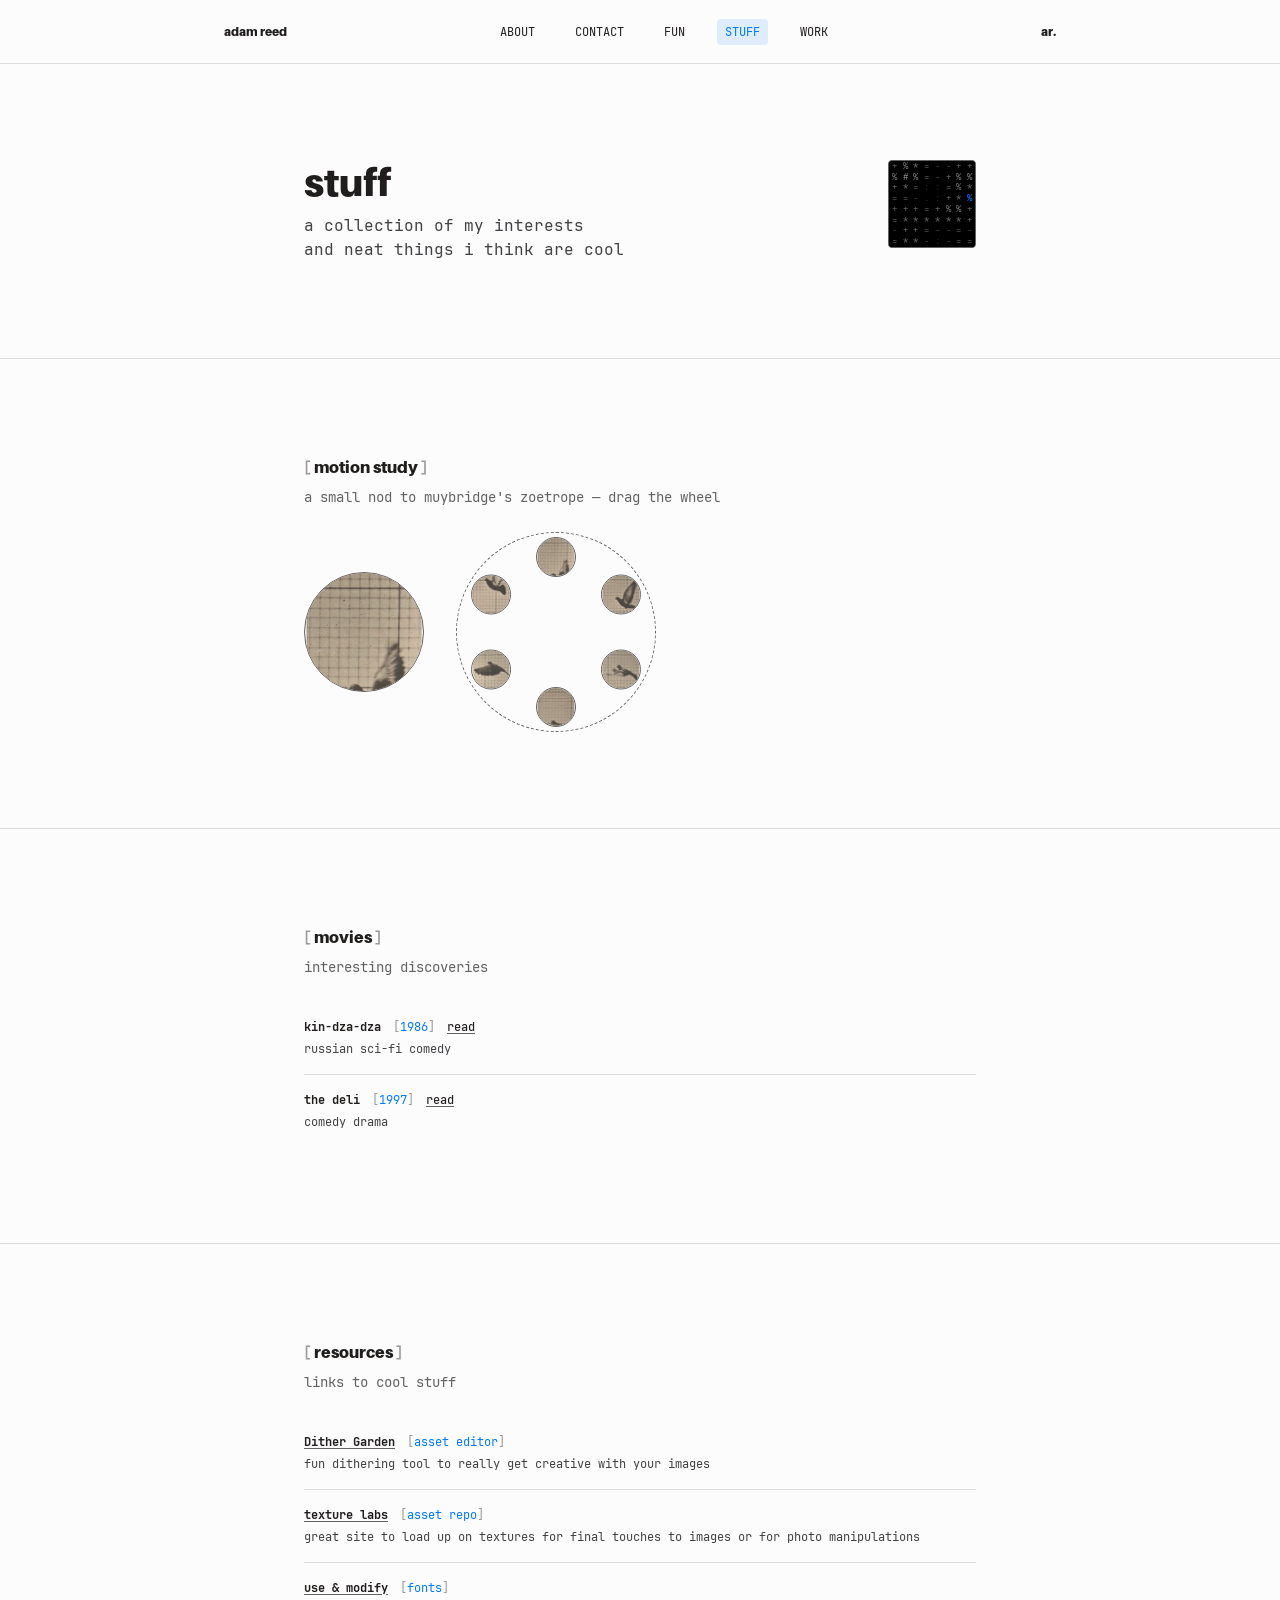
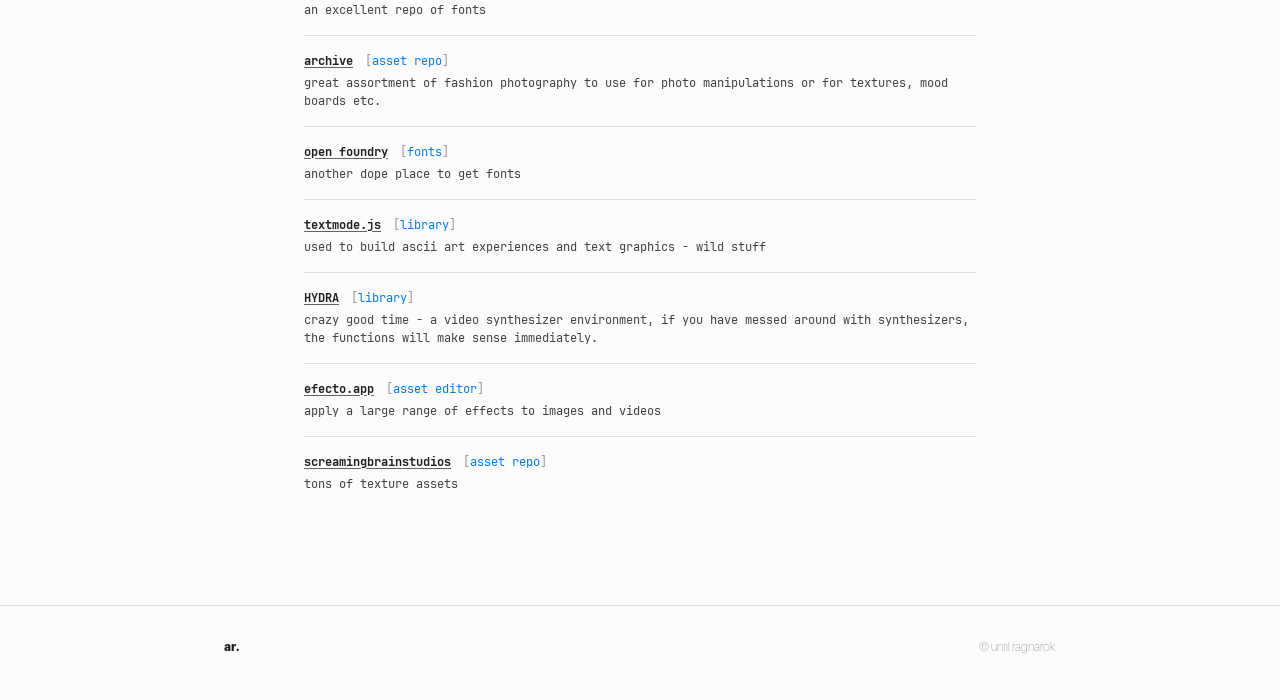
==== stuff/index.html @ 1512ed73 "Adding files via Upload Project files from Local" ====
<!doctype html>
<html lang="en">
<head>
  <meta charset="utf-8" />
  <meta name="viewport" content="width=device-width, initial-scale=1" />
  <title>Stuff</title>
  <meta property="og:title" content="Stuff" />
  <link rel="shortcut icon" href="/assets/images/favicon.png" type="image/x-icon" />
  <link rel="apple-touch-icon" href="/assets/images/webclip.png" />
  <link rel="preload" href="/assets/fonts/Aileron-Black.otf" as="font" type="font/otf" crossorigin />
  <link rel="preload" href="/assets/fonts/Aileron-UltraLight.otf" as="font" type="font/otf" crossorigin />
  <link rel="stylesheet" href="/assets/css/tokens.css" />
  <link rel="stylesheet" href="/assets/css/base.css" />
  <link rel="stylesheet" href="/assets/css/components.css" />
  <script src="/assets/js/font-ready.js" defer></script>
  <script src="/assets/js/ascii-field.js" defer></script>
  <script src="/assets/js/zoetrope.js" defer></script>
  <script src="/assets/js/nav-toggle.js" defer></script>
  <noscript><style>body { opacity: 1; }</style></noscript>
</head>
<body>
<header class="navbar">
  <div class="navbar-inner">
    <a href="/" class="nav-brand">adam reed</a>
    <nav class="nav-links" id="nav-links" aria-label="Primary">
      <a href="/#about" class="nav-link">ABOUT</a>
      <a href="/#contact" class="nav-link">CONTACT</a>
      <a href="/#fun" class="nav-link">FUN</a>
      <a href="/stuff/" class="nav-link is-active" aria-current="page">STUFF</a>
      <a href="/#work" class="nav-link">WORK</a>
    </nav>
    <div class="nav-mark">ar.</div>
    <button class="nav-toggle" id="nav-toggle" type="button" aria-expanded="false" aria-controls="nav-links" aria-label="Toggle navigation">[menu]</button>
  </div>
  <div class="load-bar" aria-hidden="true"></div>
</header>

<main>
  <section class="section hero">
    <div class="prose">
      <div class="hero-flex">
        <div>
          <h1 class="hero-title">stuff</h1>
          <p class="hero-sub">a collection of my interests<br />and neat things i think are cool</p>
        </div>
        <div class="pixel-frame">
          <canvas id="stuff-ascii"></canvas>
        </div>
      </div>
    </div>
  </section>

  <section class="section">
    <div class="prose">
      <h2 class="section-heading">motion study</h2>
      <p class="section-sub">a small nod to muybridge's zoetrope — drag the wheel</p>

      <div class="zoetrope">
        <div class="zoetrope-viewport">
          <img id="zoetrope-frame" src="/assets/images/bird-1.webp" alt="bird flight, current frame" />
        </div>
        <div class="zoetrope-wheel-outer">
          <div class="zoetrope-wheel" id="zoetrope-wheel" role="slider" aria-label="Drag to spin and animate the bird" tabindex="0" aria-valuemin="0" aria-valuemax="5">
            <img class="zoetrope-thumb" src="/assets/images/bird-1.webp" alt="" />
            <img class="zoetrope-thumb" src="/assets/images/bird-2.webp" alt="" />
            <img class="zoetrope-thumb" src="/assets/images/bird-3.webp" alt="" />
            <img class="zoetrope-thumb" src="/assets/images/bird-4.webp" alt="" />
            <img class="zoetrope-thumb" src="/assets/images/bird-5.webp" alt="" />
            <img class="zoetrope-thumb" src="/assets/images/bird-6.webp" alt="" />
          </div>
        </div>
      </div>
    </div>
  </section>

  <section class="section">
    <div class="prose">
      <h2 class="section-heading">movies</h2>
      <p class="section-sub">interesting discoveries</p>

      <div class="listing">
        <div class="listing-row">
          <div class="listing-body">
            <div class="listing-head">
              <span class="listing-title">kin-dza-dza</span>
              <span class="listing-tag">1986</span>
              <a href="/movies/kin-dza-dza/" class="text-link">read</a>
            </div>
            <p class="listing-desc">russian sci-fi comedy</p>
          </div>
        </div>
        <div class="listing-row">
          <div class="listing-body">
            <div class="listing-head">
              <span class="listing-title">the deli</span>
              <span class="listing-tag">1997</span>
              <a href="/movies/the-deli/" class="text-link">read</a>
            </div>
            <p class="listing-desc">comedy drama</p>
          </div>
        </div>
      </div>
    </div>
  </section>

  <section class="section">
    <div class="prose">
      <h2 class="section-heading">resources</h2>
      <p class="section-sub">links to cool stuff</p>

      <div class="listing">
        <div class="listing-row">
          <div class="listing-body">
            <div class="listing-head">
              <a href="https://www.dithergarden.com/" target="_blank" rel="noopener" class="text-link listing-title">Dither Garden</a>
              <span class="listing-tag">asset editor</span>
            </div>
            <p class="listing-desc">fun dithering tool to really get creative with your images</p>
          </div>
        </div>
        <div class="listing-row">
          <div class="listing-body">
            <div class="listing-head">
              <a href="https://texturelabs.org/" target="_blank" rel="noopener" class="text-link listing-title">texture labs</a>
              <span class="listing-tag">asset repo</span>
            </div>
            <p class="listing-desc">great site to load up on textures for final touches to images or for photo manipulations</p>
          </div>
        </div>
        <div class="listing-row">
          <div class="listing-body">
            <div class="listing-head">
              <a href="https://usemodify.com/" target="_blank" rel="noopener" class="text-link listing-title">use &amp; modify</a>
              <span class="listing-tag">fonts</span>
            </div>
            <p class="listing-desc">an excellent repo of fonts</p>
          </div>
        </div>
        <div class="listing-row">
          <div class="listing-body">
            <div class="listing-head">
              <a href="https://www.archivepdf.net/" target="_blank" rel="noopener" class="text-link listing-title">archive</a>
              <span class="listing-tag">asset repo</span>
            </div>
            <p class="listing-desc">great assortment of fashion photography to use for photo manipulations or for textures, mood boards etc.</p>
          </div>
        </div>
        <div class="listing-row">
          <div class="listing-body">
            <div class="listing-head">
              <a href="https://open-foundry.com/" target="_blank" rel="noopener" class="text-link listing-title">open foundry</a>
              <span class="listing-tag">fonts</span>
            </div>
            <p class="listing-desc">another dope place to get fonts</p>
          </div>
        </div>
        <div class="listing-row">
          <div class="listing-body">
            <div class="listing-head">
              <a href="https://code.textmode.art/" target="_blank" rel="noopener" class="text-link listing-title">textmode.js</a>
              <span class="listing-tag">library</span>
            </div>
            <p class="listing-desc">used to build ascii art experiences and text graphics - wild stuff</p>
          </div>
        </div>
        <div class="listing-row">
          <div class="listing-body">
            <div class="listing-head">
              <a href="https://hydra.ojack.xyz/?sketch_id=VHedUI3jNw0PN9C5" target="_blank" rel="noopener" class="text-link listing-title">HYDRA</a>
              <span class="listing-tag">library</span>
            </div>
            <p class="listing-desc">crazy good time - a video synthesizer environment, if you have messed around with synthesizers, the functions will make sense immediately.</p>
          </div>
        </div>
        <div class="listing-row">
          <div class="listing-body">
            <div class="listing-head">
              <a href="https://efecto.app/" target="_blank" rel="noopener" class="text-link listing-title">efecto.app</a>
              <span class="listing-tag">asset editor</span>
            </div>
            <p class="listing-desc">apply a large range of effects to images and videos</p>
          </div>
        </div>
        <div class="listing-row">
          <div class="listing-body">
            <div class="listing-head">
              <a href="https://screamingbrainstudios.com/downloads/" target="_blank" rel="noopener" class="text-link listing-title">screamingbrainstudios</a>
              <span class="listing-tag">asset repo</span>
            </div>
            <p class="listing-desc">tons of texture assets</p>
          </div>
        </div>
      </div>
    </div>
  </section>

<footer class="site-footer">
  <div class="footer-inner">
    <span class="footer-mark">ar.</span>
    <span class="footer-copyright">&copy; until ragnarok</span>
  </div>
</footer>
</main>

<script>
document.addEventListener('DOMContentLoaded', function () {
  asciiField('stuff-ascii', {
    cols: 8, rows: 8,
    charset: ['.', ':', '-', '=', '+', '*', '%', '#', '!'],
    colors: ['#9a9898', '#007aff'],
    glitchChance: 0.03, speed: 0.0004, fps: 12
  });
});
</script>
</body>
</html>
---- assets/css/tokens.css ----
:root {
  /* Typography */
  --font-mono: 'JetBrains Mono', 'IBM Plex Mono', ui-monospace, SFMono-Regular, Menlo, Monaco, Consolas, 'Liberation Mono', 'Courier New', monospace;
  --font-display: 'Aileron', var(--font-mono);

  --text-display: 38px;
  --text-heading: 16px;
  --text-body: 16px;
  --text-button: 16px;
  --text-med: 14px;
  --text-caption: 14px;
  --text-small: 12px;

  /* Surface & ink — warm cream canvas, near-black ink */
  --canvas: #fdfcfc;
  --ink: #201d1d;
  --ink-deep: #0f0000;
  --surface-soft: #f8f7f7;
  --surface-card: #f1eeee;
  --surface-dark: #201d1d;
  --surface-dark-elevated: #302c2c;
  --hairline: rgba(15, 0, 0, 0.12);
  --hairline-strong: #646262;

  /* Text */
  --charcoal: #302c2c;
  --body: #424245;
  --mute: #646262;
  --stone: #6e6e73;
  --ash: #9a9898;
  --on-dark: #fdfcfc;

  /* Semantic accents — used sparingly: active nav, primary CTA, status pixels */
  --accent: #007aff;
  --accent-hover: #0056b3;
  --accent-active: #004085;
  --accent-soft: rgba(0, 122, 255, 0.12);
  --danger: #ff3b30;
  --danger-hover: #d70015;
  --danger-active: #a50011;
  --warning: #ff9f0a;
  --success: #30d158;

  /* Spacing */
  --space-xxs: 1px;
  --space-xs: 4px;
  --space-sm: 8px;
  --space-md: 12px;
  --space-lg: 16px;
  --space-xl: 24px;
  --space-xxl: 32px;
  --space-section: 96px;
  --space-section-tablet: 64px;
  --space-section-mobile: 48px;

  /* Shape */
  --radius-sm: 4px;
  --radius-none: 0px;
  --radius-full: 9999px;

  /* Layout */
  --content-max: 720px;
  --content-wide: 880px;
  --navbar-height: 64px;
}
---- assets/css/base.css ----
@font-face {
  font-family: 'JetBrains Mono';
  font-style: normal;
  font-weight: 400;
  font-display: swap;
  src: url('/assets/fonts/jetbrains-mono-400.woff2') format('woff2');
}

@font-face {
  font-family: 'JetBrains Mono';
  font-style: normal;
  font-weight: 500;
  font-display: swap;
  src: url('/assets/fonts/jetbrains-mono-500.woff2') format('woff2');
}

@font-face {
  font-family: 'JetBrains Mono';
  font-style: normal;
  font-weight: 700;
  font-display: swap;
  src: url('/assets/fonts/jetbrains-mono-700.woff2') format('woff2');
}

@font-face {
  font-family: 'Aileron';
  font-style: normal;
  font-weight: 900;
  font-display: swap;
  src: url('/assets/fonts/Aileron-Black.otf') format('opentype');
}

@font-face {
  font-family: 'Aileron';
  font-style: normal;
  font-weight: 200;
  font-display: swap;
  src: url('/assets/fonts/Aileron-UltraLight.otf') format('opentype');
}

*,
*::before,
*::after {
  box-sizing: border-box;
}

html {
  background: var(--canvas);
  -webkit-text-size-adjust: 100%;
  scroll-behavior: smooth;
}

body {
  margin: 0;
  padding-top: var(--navbar-height);
  background: var(--canvas);
  color: var(--ink);
  font-family: var(--font-mono);
  font-size: 12px;
  font-weight: 200;
  line-height: 1.5;
  -webkit-font-smoothing: antialiased;
}

/* Fade the content in once fonts are ready — applied to main/footer rather than
   body so a transform here never becomes a containing block for the fixed navbar. */
main,
.site-footer {
  opacity: 0;
  transform: translateY(6px);
  transition: opacity 0.25s cubic-bezier(0.16, 1, 0.3, 1), transform 0.25s cubic-bezier(0.16, 1, 0.3, 1);
}

html.fonts-loaded main,
html.fonts-loaded .site-footer {
  opacity: 1;
  transform: translateY(0);
}

.navbar {
  opacity: 0;
  transition: opacity 0.35s cubic-bezier(0.16, 1, 0.3, 1);
}

html.fonts-loaded .navbar {
  opacity: 1;
}

/* Loading bar along the bottom edge of the navbar */

.load-bar {
  position: absolute;
  left: 0;
  bottom: -1px;
  height: 2px;
  width: 0%;
  background: var(--accent);
  transition: width 0.3s ease, opacity 0.3s ease;
}

html.is-loading .load-bar {
  width: 65%;
}

html.fonts-loaded .load-bar {
  width: 100%;
  opacity: 0;
  transition: width 0.2s ease, opacity 0.3s ease 0.15s;
}

h1, h2, h3, h4, p, ul, ol {
  margin: 0;
}

ul, ol {
  padding: 0;
  list-style: none;
}

a {
  color: inherit;
  text-decoration: none;
}

img {
  display: block;
  max-width: 100%;
}

button {
  font-family: inherit;
}
---- assets/css/components.css ----
/* Layout shell */

.container {
  max-width: var(--content-wide);
  margin: 0 auto;
  padding: 0 var(--space-xl);
}

.prose {
  max-width: var(--content-max);
  margin: 0 auto;
  padding: 0 var(--space-xl);
}

.section {
  padding: var(--space-section) 0;
  border-top: 1px solid var(--hairline);
}

.section:first-of-type {
  border-top: none;
}

.section-heading {
  font-family: var(--font-display);
  font-size: var(--text-heading);
  font-weight: 900;
  margin-bottom: var(--space-sm);
  scroll-margin-top: calc(var(--navbar-height) + var(--space-lg));
}

.section-heading::before {
  content: '[ ';
  color: var(--ash);
}

.section-heading::after {
  content: ' ]';
  color: var(--ash);
}

.section-sub {
  font-size: var(--text-caption);
  color: var(--mute);
  margin-bottom: var(--space-xl);
}

.subhead {
  font-size: var(--text-med);
  font-weight: 700;
  margin-bottom: var(--space-sm);
  font-family: var(--font-display);
}

.subhead + .subhead,
.block + .subhead {
  margin-top: var(--space-xl);
}

.block {
  color: var(--body);
  margin-bottom: var(--space-md);
}

/* Navbar */

.navbar {
  position: fixed;
  top: 0;
  left: 0;
  right: 0;
  z-index: 100;
  height: var(--navbar-height);
  background: var(--canvas);
  border-bottom: 1px solid var(--hairline);
}

.navbar-inner {
  max-width: var(--content-wide);
  height: 100%;
  margin: 0 auto;
  padding: 0 var(--space-xl);
  display: flex;
  align-items: center;
  justify-content: space-between;
  gap: var(--space-lg);
}

.nav-brand {
  font-weight: 900;
  flex-shrink: 0;
  font-family: var(--font-display);
}

.nav-links {
  display: flex;
  gap: var(--space-xl);
  overflow-x: auto;
  scrollbar-width: none;
}

.nav-links::-webkit-scrollbar {
  display: none;
}

.nav-link {
  font-weight: 200;
  color: var(--ink);
  white-space: nowrap;
  padding: var(--space-xs) var(--space-sm);
  border-radius: var(--radius-sm);
}

.nav-link.is-active {
  color: var(--accent);
  background: var(--accent-soft);
}

.nav-mark {
  font-weight: 700;
  color: var(--ink);
  flex-shrink: 0;
  font-family: var(--font-display);
}

.nav-toggle {
  display: none;
  flex-shrink: 0;
  font-size: var(--text-small);
  font-weight: 500;
  color: var(--ink);
  background: none;
  border: none;
  padding: var(--space-xs) var(--space-sm);
  cursor: pointer;
}

@media (max-width: 700px) {
  .nav-mark {
    display: none;
  }

  .nav-toggle {
    display: inline-flex;
  }

  .nav-links {
    position: absolute;
    top: 100%;
    left: 0;
    right: 0;
    flex-direction: column;
    align-items: stretch;
    gap: 0;
    max-height: 0;
    overflow: hidden;
    background: var(--canvas);
    border-bottom: 1px solid var(--hairline);
    transition: max-height 0.2s ease;
  }

  .nav-links.is-open {
    max-height: 320px;
  }

  .nav-link {
    padding: var(--space-md) var(--space-xl);
    border-radius: var(--radius-none);
  }
}

/* Footer */

.site-footer {
  border-top: 1px solid var(--hairline);
}

.footer-inner {
  max-width: var(--content-wide);
  margin: 0 auto;
  padding: var(--space-xxl) var(--space-xl);
  display: flex;
  align-items: center;
  justify-content: space-between;
  gap: var(--space-lg);
  font-size: var(--text-small);
  color: var(--mute);
}

.footer-mark {
  font-weight: 700;
  color: var(--ink);
  font-family: var(--font-display);
}

.footer-copyright {
  font-family: var(--font-display);
  font-weight: 200;
}

/* Hero */

.hero {
  padding-top: var(--space-section);
  padding-bottom: var(--space-section);
}

.hero-image {
  margin-bottom: var(--space-lg);
  max-width: 320px;
}

.hero-title {
  font-family: var(--font-display);
  font-size: var(--text-display);
  font-weight: 900;
  line-height: 1.2;
  margin-bottom: var(--space-sm);
}

.hero-sub {
  font-size: var(--text-heading);
  font-weight: 400;
  color: var(--body);
}

.hero-sub + .hero-sub {
  margin-top: var(--space-xs);
}

.hero-flex {
  display: flex;
  align-items: flex-start;
  justify-content: space-between;
  gap: var(--space-xl);
  flex-wrap: wrap;
}

/* Pixel frame — small bordered "screen" for the Lissajous canvas pieces.
   The only place on the site a dark surface appears, used sparingly. */

.pixel-frame {
  flex-shrink: 0;
  width: 88px;
  height: 88px;
  border: 1px solid var(--hairline-strong);
  border-radius: var(--radius-sm);
  overflow: hidden;
  background: #000;
}

.pixel-frame canvas {
  display: block;
  width: 100%;
  height: 100%;
  image-rendering: pixelated;
}

/* Zoetrope — drag the wheel to step through the bird-flight frames */

.zoetrope {
  display: flex;
  align-items: center;
  gap: var(--space-xxl);
  flex-wrap: wrap;
}

.zoetrope-viewport {
  flex-shrink: 0;
  width: 120px;
  height: 120px;
  border: 1px solid var(--hairline-strong);
  border-radius: var(--radius-full);
  overflow: hidden;
  background: var(--surface-soft);
}

.zoetrope-viewport img {
  width: 100%;
  height: 100%;
  object-fit: cover;
}

.zoetrope-wheel-outer {
  position: relative;
  width: 200px;
  height: 200px;
  flex-shrink: 0;
}

.zoetrope-wheel {
  position: absolute;
  inset: 0;
  border-radius: var(--radius-full);
  border: 1px dashed var(--hairline-strong);
  cursor: grab;
  touch-action: none;
  user-select: none;
}

.zoetrope-wheel:focus-visible {
  outline: 2px solid var(--accent);
  outline-offset: 2px;
}

.zoetrope-wheel.is-dragging {
  cursor: grabbing;
}

.zoetrope-thumb {
  position: absolute;
  top: 50%;
  left: 50%;
  width: 40px;
  height: 40px;
  margin: -20px;
  border-radius: var(--radius-full);
  object-fit: cover;
  border: 1px solid var(--hairline-strong);
  background: var(--surface-soft);
  pointer-events: none;
}

/* Tag list (skills / interests) — ASCII bracket markers as bullets */

.tag-list {
  display: flex;
  flex-wrap: wrap;
  gap: var(--space-sm) var(--space-lg);
  margin-bottom: var(--space-lg);
}

.tag::before {
  content: '[+] ';
  color: var(--ash);
}

/* Status rows ("currently" — the system's sparing use of semantic color) */

.status-row {
  display: flex;
  align-items: center;
  gap: var(--space-md);
  margin-bottom: var(--space-sm);
}

.status-pixel {
  display: inline-grid;
  grid-template-columns: repeat(3, 4px);
  grid-template-rows: repeat(3, 4px);
  gap: 1px;
  flex-shrink: 0;
}

.status-pixel.is-success { color: var(--success); }
.status-pixel.is-danger { color: var(--danger); }

.status-pixel span {
  background: currentColor;
  opacity: 0.15;
  animation: pixel-flicker 1.8s steps(1) infinite;
}

.status-pixel span:nth-child(1) { animation-delay: 0s; animation-duration: 1.6s; }
.status-pixel span:nth-child(2) { animation-delay: 0.37s; animation-duration: 2.1s; }
.status-pixel span:nth-child(3) { animation-delay: 0.81s; animation-duration: 1.4s; }
.status-pixel span:nth-child(4) { animation-delay: 1.1s; animation-duration: 1.9s; }
.status-pixel span:nth-child(5) { animation-delay: 0.22s; animation-duration: 1.3s; }
.status-pixel span:nth-child(6) { animation-delay: 1.42s; animation-duration: 2.3s; }
.status-pixel span:nth-child(7) { animation-delay: 0.65s; animation-duration: 1.7s; }
.status-pixel span:nth-child(8) { animation-delay: 0.05s; animation-duration: 2.0s; }
.status-pixel span:nth-child(9) { animation-delay: 1.65s; animation-duration: 1.5s; }

@keyframes pixel-flicker {
  0%, 40% { opacity: 0.15; }
  45%, 55% { opacity: 1; }
  60%, 100% { opacity: 0.15; }
}

@media (prefers-reduced-motion: reduce) {
  .status-pixel span {
    animation: none;
    opacity: 0.7;
  }
}

/* Buttons — reserved for the single primary call-to-action per page */

.button-primary {
  display: inline-flex;
  align-items: center;
  justify-content: center;
  font-size: var(--text-button);
  font-weight: 500;
  line-height: 2;
  padding: var(--space-xs) var(--space-xl);
  border-radius: var(--radius-sm);
  background: var(--accent);
  color: var(--canvas);
}

.button-primary:hover {
  background: var(--accent-hover);
}

.button-primary:active {
  background: var(--accent-active);
}

/* Plain inline text link — used for everything else (work, movies, resources) */

.text-link {
  font-weight: 500;
  text-decoration: underline;
  text-decoration-color: var(--hairline-strong);
  text-underline-offset: 2px;
}

/* Listing — the one shared row pattern for work / movies / resources */

.listing {
  display: flex;
  flex-direction: column;
}

.listing-row {
  display: flex;
  gap: var(--space-lg);
  padding: var(--space-lg) 0;
  border-bottom: 1px solid var(--hairline);
}

.listing:last-child .listing-row:last-child,
.listing-row:last-child {
  border-bottom: none;
}

.listing-index {
  flex-shrink: 0;
  width: 2ch;
  color: var(--ash);
}

.listing-body {
  flex: 1;
  min-width: 0;
}

.listing-head {
  display: flex;
  flex-wrap: wrap;
  align-items: baseline;
  gap: var(--space-md);
  margin-bottom: var(--space-xs);
}

.listing-title {
  font-weight: 700;
}

.listing-tag {
  color: var(--accent);
  font-size: var(--text-small);
}

.listing-tag::before {
  content: '[';
  color: var(--ash);
}

.listing-tag::after {
  content: ']';
  color: var(--ash);
}

.listing-desc {
  color: var(--body);
}

/* Movie detail pages */

.movie-body p + p {
  margin-top: var(--space-lg);
}

/* Responsive */

@media (max-width: 850px) {
  .section {
    padding: var(--space-section-tablet) 0;
  }
}

@media (max-width: 640px) {
  .section {
    padding: var(--space-section-mobile) 0;
  }

  .hero-title {
    font-size: 28px;
  }

  .nav-links {
    gap: var(--space-md);
  }

  .listing-row {
    gap: var(--space-sm);
  }
}
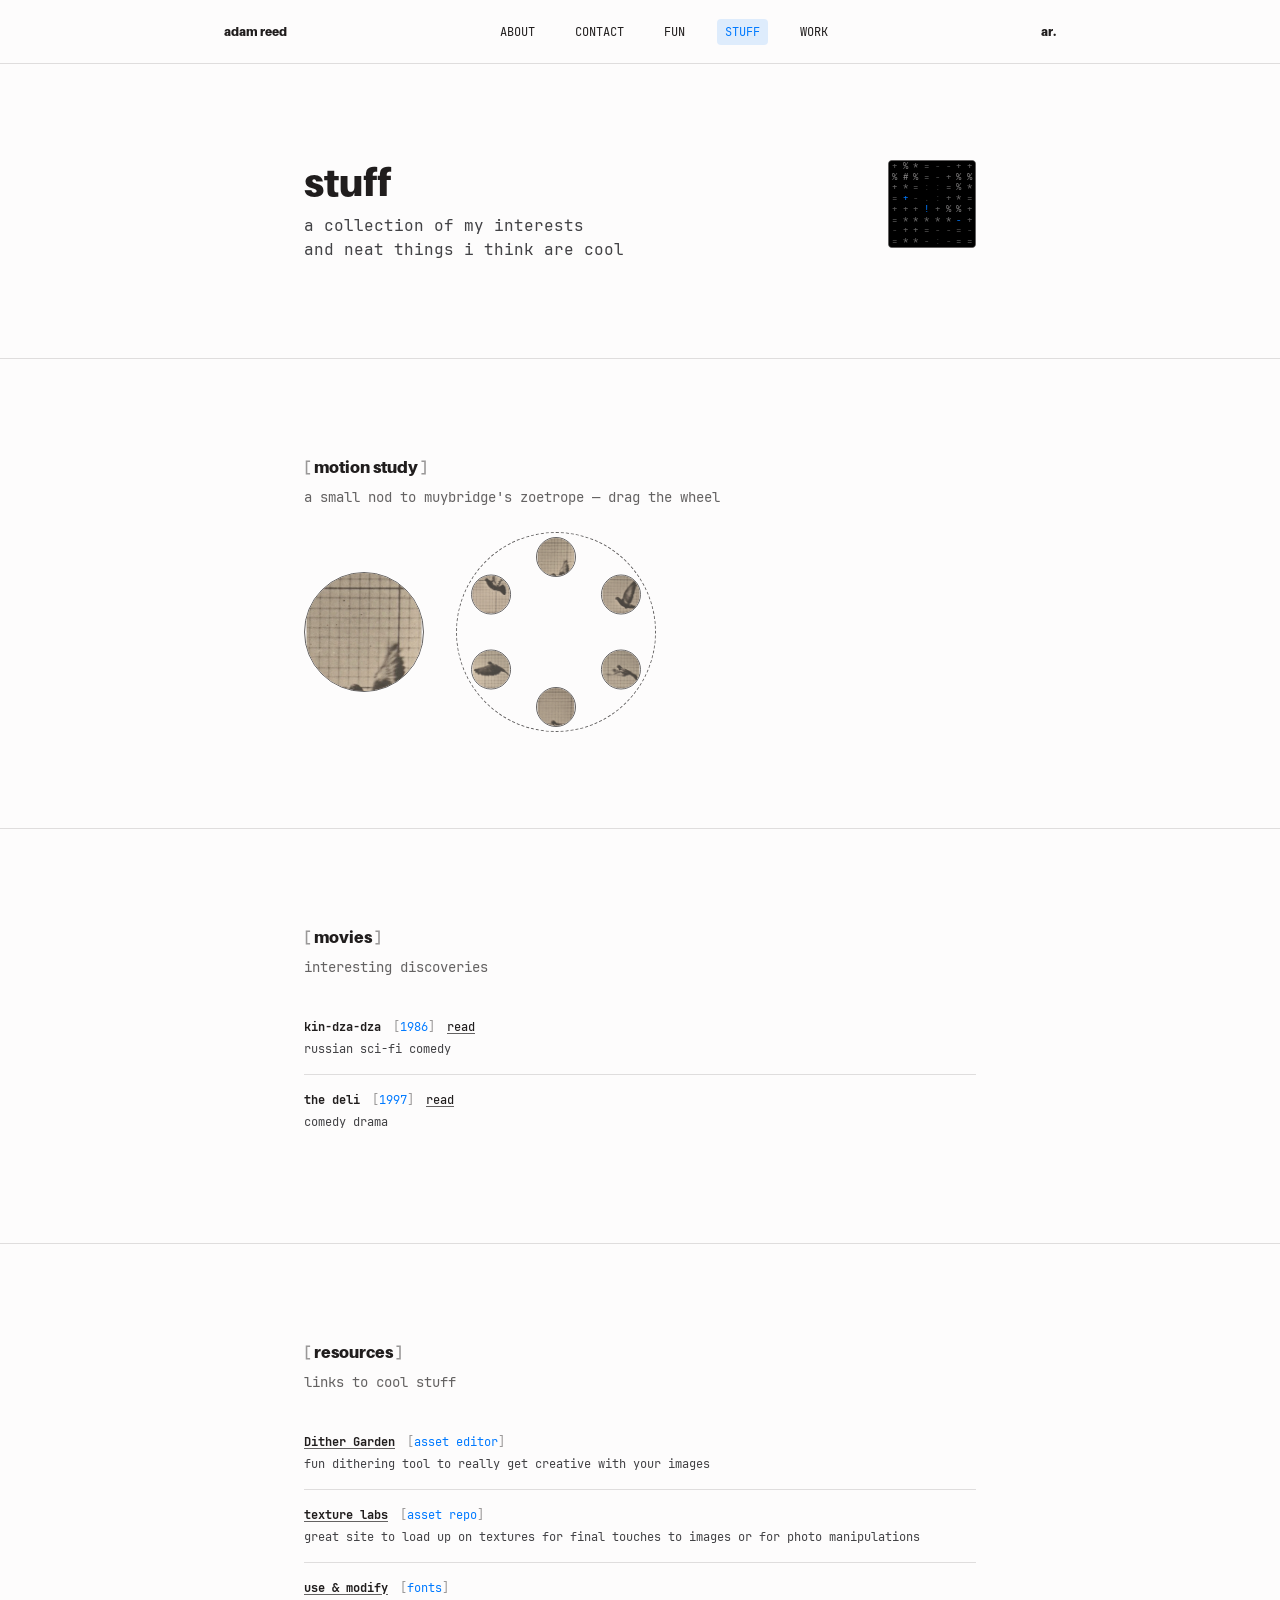
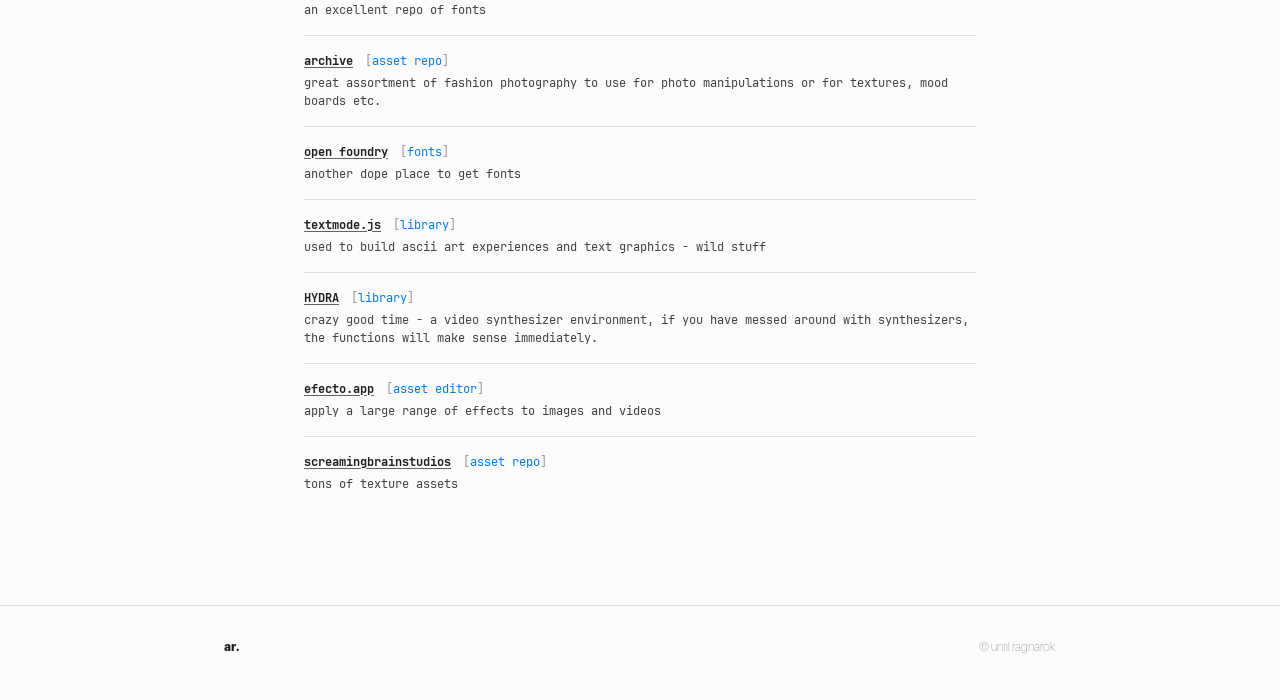
==== commit fabfc42d: "adjusting files for security headers" ====
--- a/stuff/index.html
+++ b/stuff/index.html
@@ -12,11 +12,12 @@
   <link rel="stylesheet" href="/assets/css/tokens.css" />
   <link rel="stylesheet" href="/assets/css/base.css" />
   <link rel="stylesheet" href="/assets/css/components.css" />
+  <link rel="stylesheet" href="/assets/css/quick-body.css"/>
   <script src="/assets/js/font-ready.js" defer></script>
   <script src="/assets/js/ascii-field.js" defer></script>
   <script src="/assets/js/zoetrope.js" defer></script>
   <script src="/assets/js/nav-toggle.js" defer></script>
-  <noscript><style>body { opacity: 1; }</style></noscript>
+  <script src="/assets/js/stuff-ascii.js" defer></script>
 </head>
 <body>
 <header class="navbar">
@@ -202,15 +203,5 @@
 </footer>
 </main>
 
-<script>
-document.addEventListener('DOMContentLoaded', function () {
-  asciiField('stuff-ascii', {
-    cols: 8, rows: 8,
-    charset: ['.', ':', '-', '=', '+', '*', '%', '#', '!'],
-    colors: ['#9a9898', '#007aff'],
-    glitchChance: 0.03, speed: 0.0004, fps: 12
-  });
-});
-</script>
 </body>
 </html>
--- a/assets/css/quick-body.css
+++ b/assets/css/quick-body.css
@@ -0,0 +1 @@
+body { opacity: 1; }
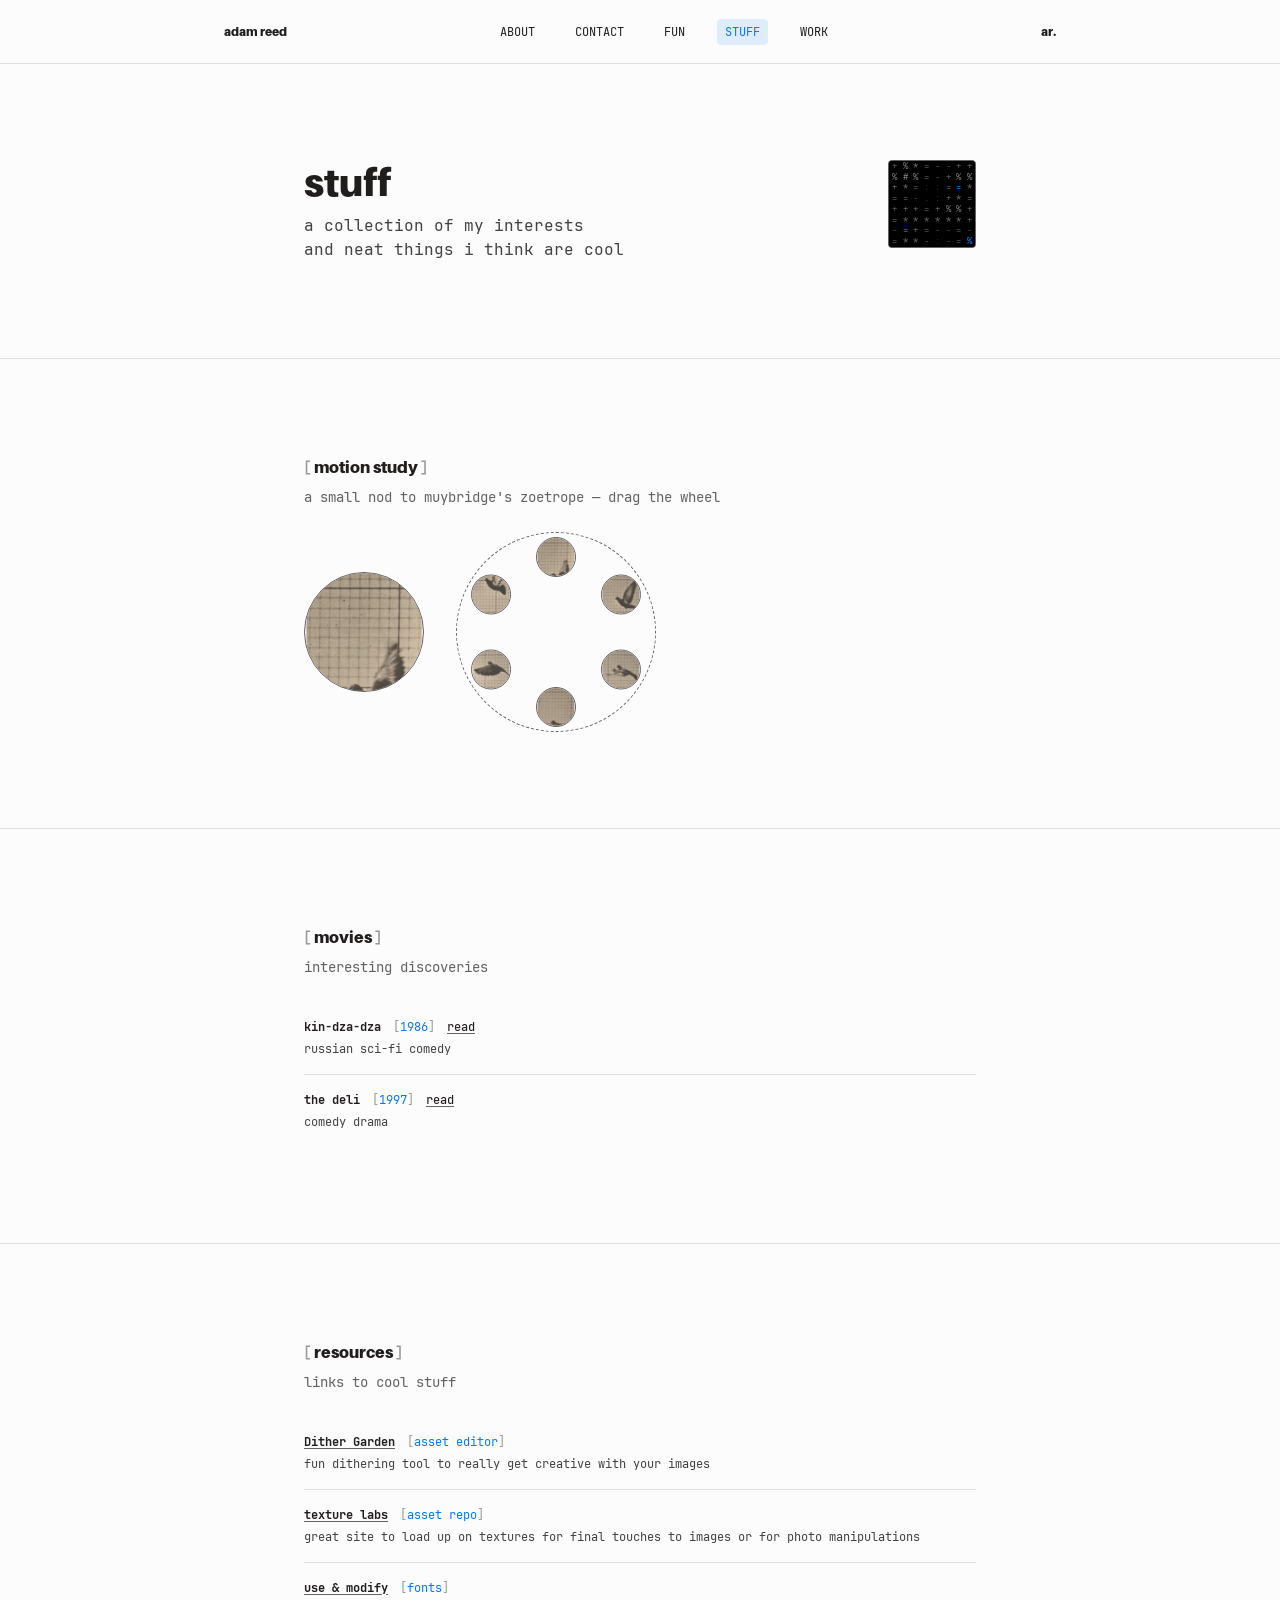
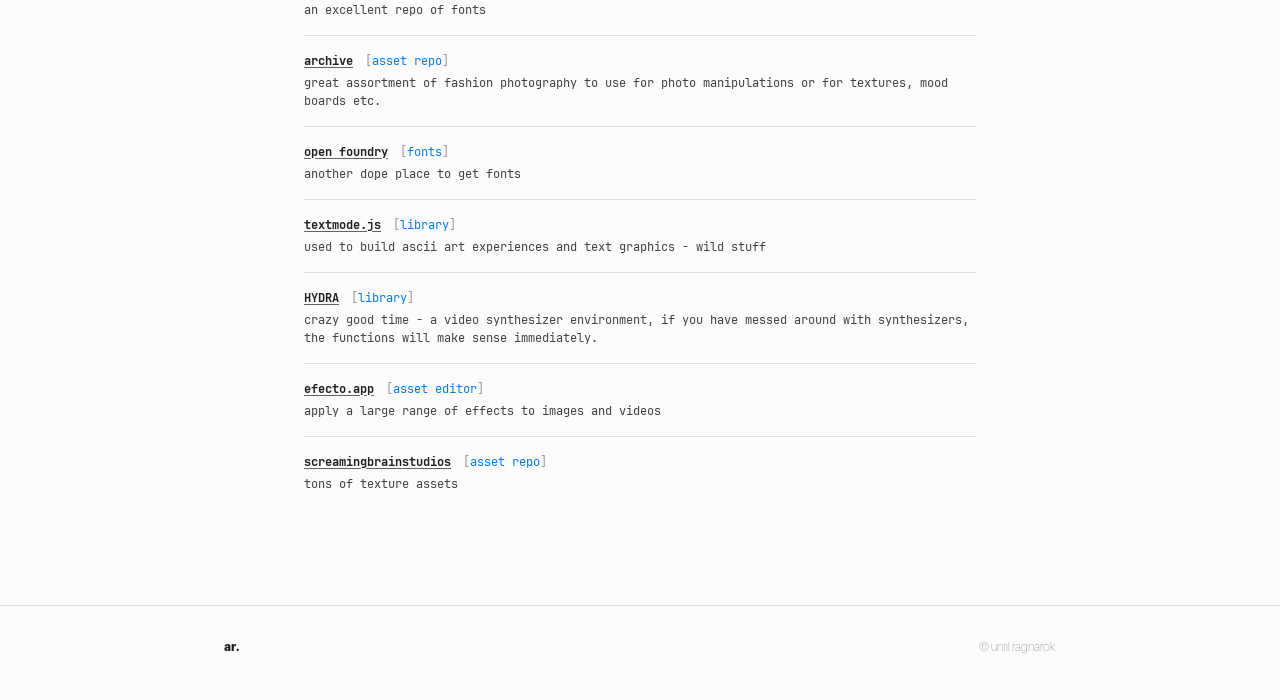
==== commit 19d3c399: "cloudflare analytics" ====
--- a/stuff/index.html
+++ b/stuff/index.html
@@ -18,6 +18,7 @@
   <script src="/assets/js/zoetrope.js" defer></script>
   <script src="/assets/js/nav-toggle.js" defer></script>
   <script src="/assets/js/stuff-ascii.js" defer></script>
+  <!-- Cloudflare Web Analytics --><script defer src='https://static.cloudflareinsights.com/beacon.min.js' data-cf-beacon='{"token": "4d35650fc0f64f438b7006d26434d3d0"}'></script><!-- End Cloudflare Web Analytics -->
 </head>
 <body>
 <header class="navbar">
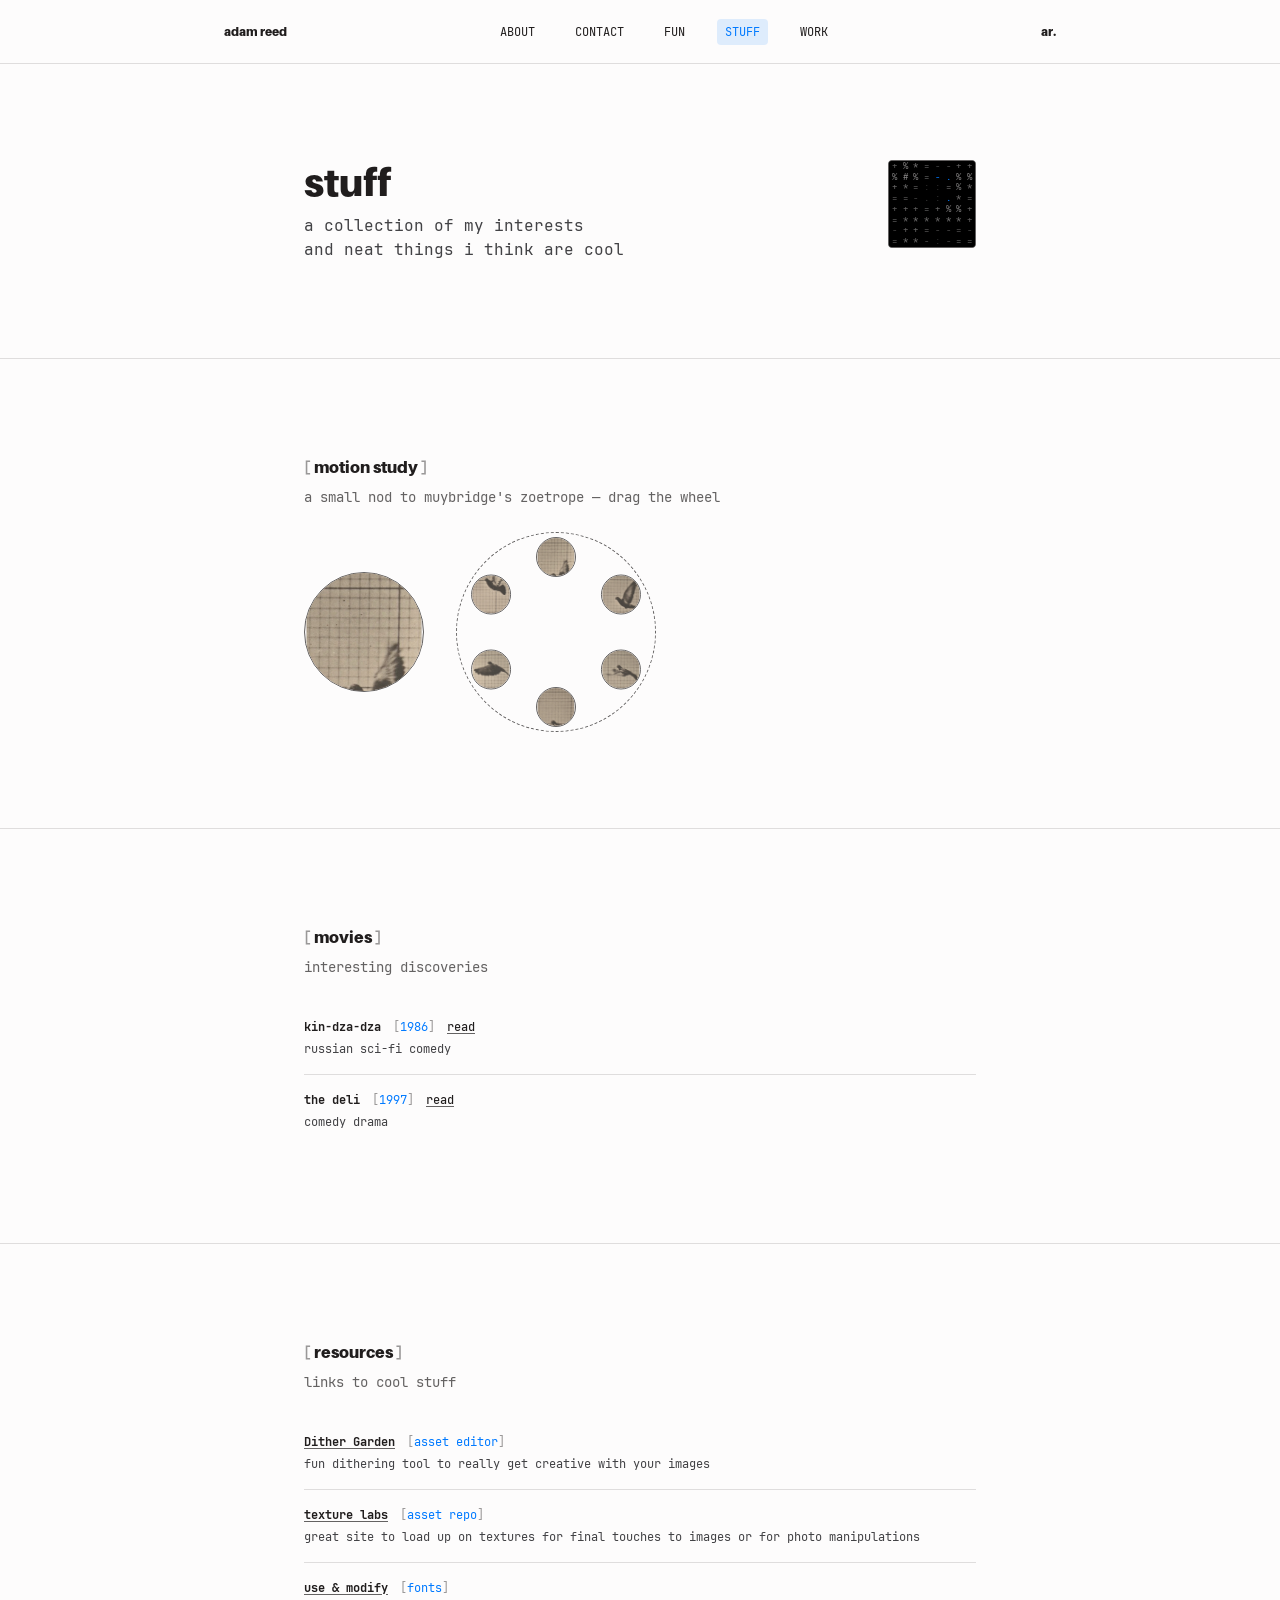
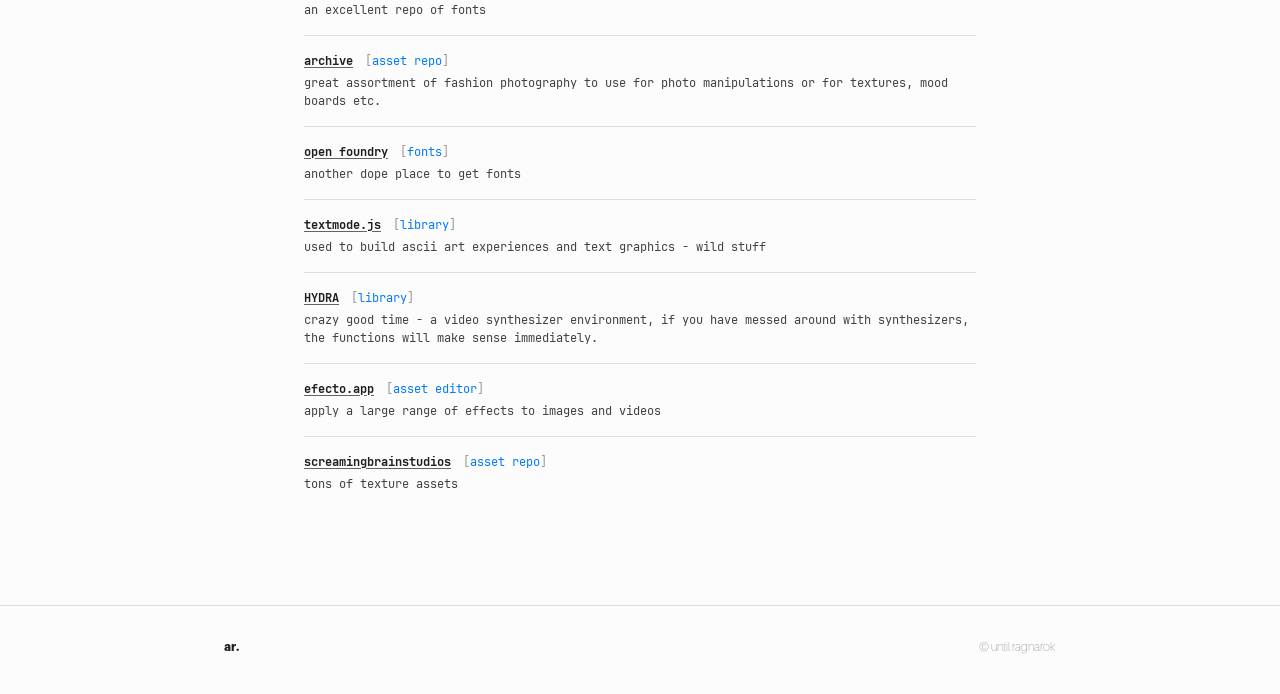
==== commit e973ffec: "getting footer outside of main" ====
--- a/stuff/index.html
+++ b/stuff/index.html
@@ -195,14 +195,13 @@
       </div>
     </div>
   </section>
-
+</main>
 <footer class="site-footer">
   <div class="footer-inner">
     <span class="footer-mark">ar.</span>
     <span class="footer-copyright">&copy; until ragnarok</span>
   </div>
 </footer>
-</main>
 
 </body>
 </html>
